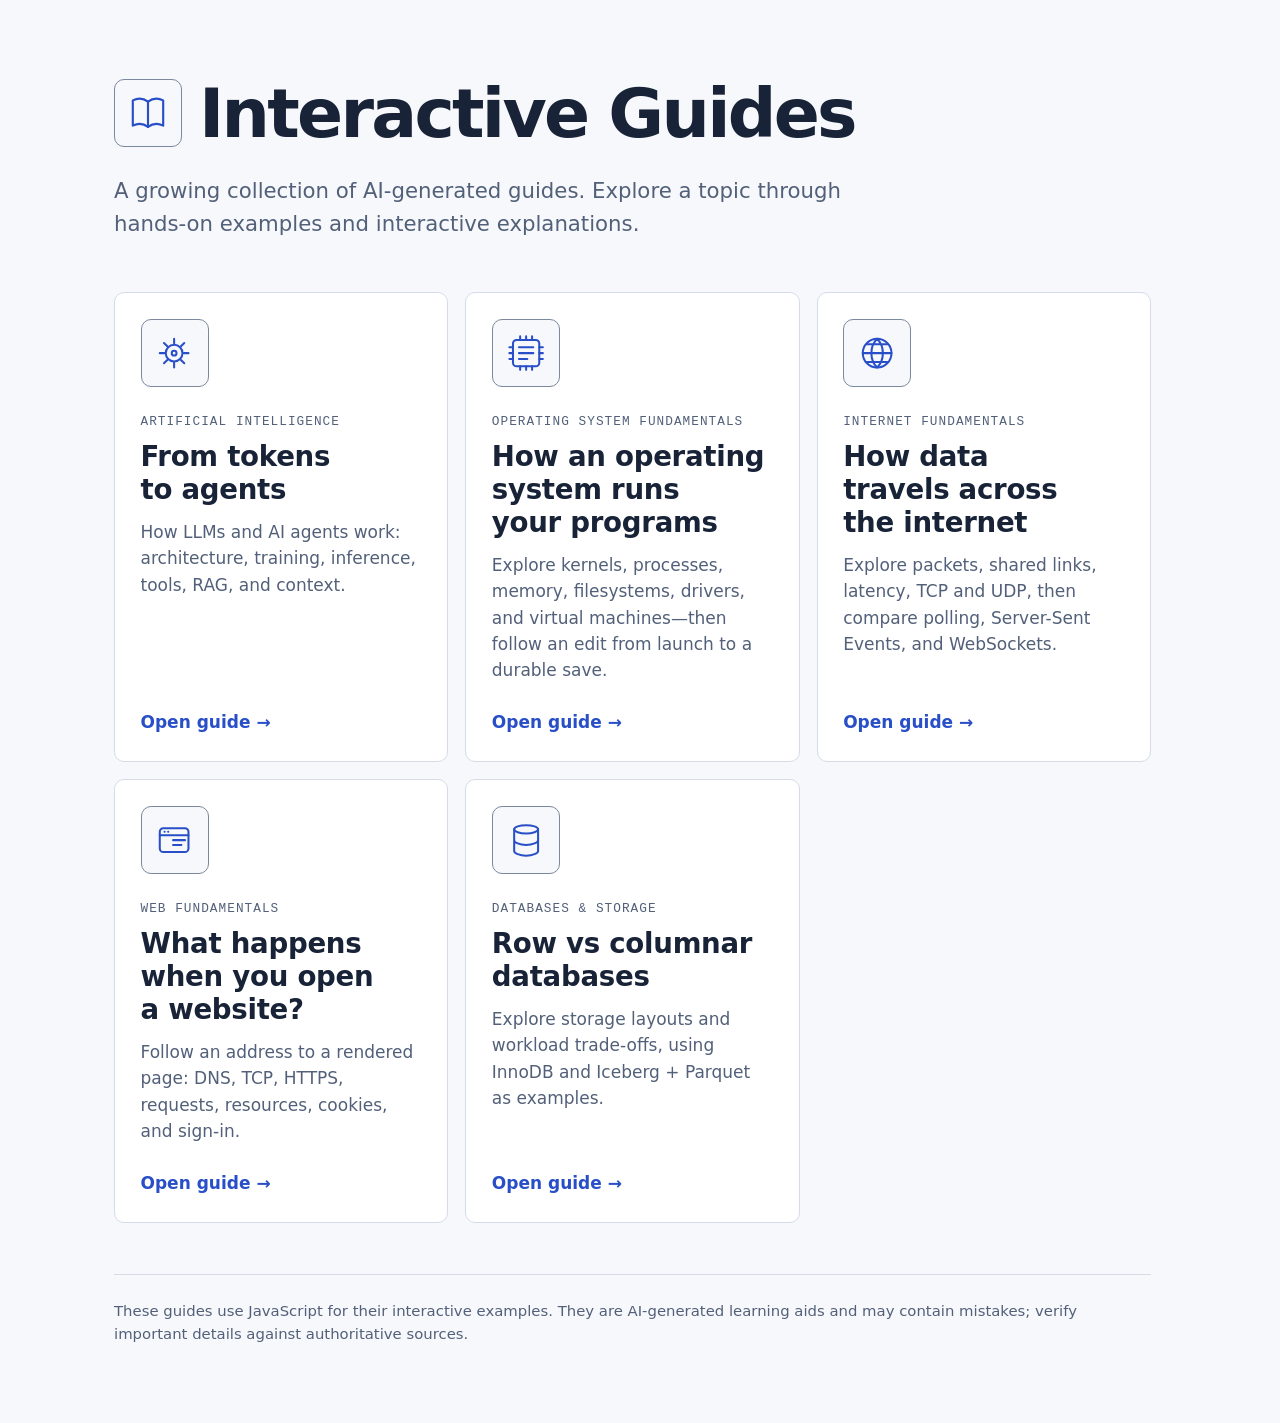
==== index.html @ 3d9db604 "Add outlined guide mark beside catalog title" ====
<!doctype html>
<html lang="en">
<head>
  <meta charset="utf-8">
  <meta name="viewport" content="width=device-width, initial-scale=1">
  <meta name="color-scheme" content="light dark">
  <meta name="description" content="A growing collection of AI-generated interactive guides on AI, operating systems, networking, the web, databases, and more.">
  <link rel="icon" type="image/svg+xml" href="assets/favicon.svg">
  <title>Interactive Guides</title>
  <style>
    main { max-width: 64rem; margin: auto; padding: var(--s-8) var(--s-5); }
    .page-title { display: flex; align-items: center; gap: var(--s-4); }
    .site-mark { display: block; width: 4rem; height: 4rem; flex: 0 0 auto; padding: .75rem; border: 1px solid var(--border-bright); border-radius: var(--r-2); background: var(--bg); color: var(--accent); fill: none; stroke: currentColor; stroke-width: 1.7; stroke-linecap: round; stroke-linejoin: round; }
    h1 { margin: 0; }
    header p { max-width: 55ch; color: var(--text-dim); margin: var(--s-5) 0 var(--s-7); font-size: var(--t-lead); }
    ul { list-style: none; padding: 0; display: grid; grid-template-columns: repeat(3,minmax(0,1fr)); gap: var(--s-4); }
    .guide {
      display: flex;
      flex-direction: column;
      min-height: 23rem;
      height: 100%;
      padding: var(--s-5);
      border: 1px solid var(--border);
      border-radius: var(--r-2);
      background: var(--surface);
      color: inherit;
      text-decoration: none;
      transition: border-color .16s ease, transform .16s ease, box-shadow .16s ease;
    }
    .guide:hover { border-color: var(--accent); transform: translateY(-3px); box-shadow: 0 10px 28px var(--lift); }
    .guide:focus-visible { outline: 3px solid var(--accent); outline-offset: 3px; }
    .guide-icon { display: grid; place-items: center; width: 4rem; height: 4rem; margin-bottom: var(--s-5); border: 1px solid var(--border-bright); border-radius: var(--r-2); color: var(--accent); background: var(--bg); }
    .guide-icon svg { width: 2.25rem; height: 2.25rem; fill: none; stroke: currentColor; stroke-width: 1.7; stroke-linecap: round; stroke-linejoin: round; }
    .topic { color: var(--text-dim); font: 400 var(--t-label)/1.5 var(--mono); letter-spacing: .08em; text-transform: uppercase; }
    h2 { margin: var(--s-2) 0 var(--s-3); font-size: var(--t-h3); line-height: 1.2; }
    .guide p { margin: 0 0 var(--s-5); color: var(--text-dim); }
    .open { color: var(--accent); font-weight: 600; margin-top: auto; }
    @media (max-width: 900px) { ul { grid-template-columns: repeat(2,minmax(0,1fr)); } }
    @media (max-width: 520px) { ul { grid-template-columns: 1fr; } .guide { min-height: 19rem; } }
    @media (prefers-reduced-motion: reduce) { .guide { transition: none; } .guide:hover { transform: none; } }
    footer { margin-top: var(--s-7); border-top: 1px solid var(--border); padding-top: var(--s-5); color: var(--text-dim); font-size: var(--t-small); }
    @media (max-width: 700px) {
      main { padding: var(--s-7) var(--s-4); }
      .guide { padding: var(--s-4); }
    }
  </style>
  <link rel="stylesheet" href="assets/shared.css">
</head>
<body>
  <main>
    <header>
      <div class="page-title"><svg class="site-mark" viewBox="0 0 32 32" aria-hidden="true" focusable="false"><path d="M16 7c-4-3-8-3-12-1v20c4-2 8-2 12 1 4-3 8-3 12-1V6c-4-2-8-2-12 1Z"/><path d="M16 7v20"/></svg><h1>Interactive Guides</h1></div>
      <p>A growing collection of AI-generated guides. Explore a topic through hands-on examples and interactive explanations.</p>
    </header>
    <nav aria-label="Guides">
      <ul>
        <li>
          <a class="guide" href="ai.html">
            <span class="guide-icon" aria-hidden="true"><svg viewBox="0 0 32 32"><path d="M16 4v4m0 16v4M4 16h4m16 0h4M7.5 7.5l2.8 2.8m11.4 11.4 2.8 2.8m0-17-2.8 2.8m-11.4 11.4-2.8 2.8"/><circle cx="16" cy="16" r="7"/><circle cx="16" cy="16" r="2"/></svg></span>
            <span class="topic">Artificial intelligence</span>
            <h2>From tokens to agents</h2>
            <p>How LLMs and AI agents work: architecture, training, inference, tools, RAG, and context.</p>
            <span class="open">Open guide <span aria-hidden="true">→</span></span>
          </a>
        </li>
        <li>
          <a class="guide" href="how-operating-systems-work.html">
            <span class="guide-icon" aria-hidden="true"><svg viewBox="0 0 32 32"><rect x="5" y="5" width="22" height="22" rx="3"/><path d="M10 11h12M10 16h12M10 21h7M11 2v3m5-3v3m5-3v3M11 27v3m5-3v3m5-3v3M2 11h3m-3 5h3m-3 5h3m22-10h3m-3 5h3m-3 5h3"/></svg></span>
            <span class="topic">Operating system fundamentals</span>
            <h2>How an operating system runs your programs</h2>
            <p>Explore kernels, processes, memory, filesystems, drivers, and virtual machines—then follow an edit from launch to a durable save.</p>
            <span class="open">Open guide <span aria-hidden="true">→</span></span>
          </a>
        </li>
        <li>
          <a class="guide" href="how-data-travels.html">
            <span class="guide-icon" aria-hidden="true"><svg viewBox="0 0 32 32"><circle cx="16" cy="16" r="12"/><path d="M4 16h24M16 4c3.2 3.2 4.8 7.2 4.8 12S19.2 24.8 16 28m0-24c-3.2 3.2-4.8 7.2-4.8 12s1.6 8.8 4.8 12M7.5 8.5h17m-17 15h17"/></svg></span>
            <span class="topic">Internet fundamentals</span>
            <h2>How data travels across the internet</h2>
            <p>Explore packets, shared links, latency, TCP and UDP, then compare polling, Server-Sent Events, and WebSockets.</p>
            <span class="open">Open guide <span aria-hidden="true">→</span></span>
          </a>
        </li>
        <li>
          <a class="guide" href="how-the-web-works.html">
            <span class="guide-icon" aria-hidden="true"><svg viewBox="0 0 32 32"><rect x="4" y="6" width="24" height="20" rx="3"/><path d="M4 12h24M8 9h.1M11 9h.1m4 7h10m-10 4h7"/></svg></span>
            <span class="topic">Web fundamentals</span>
            <h2>What happens when you open a website?</h2>
            <p>Follow an address to a rendered page: DNS, TCP, HTTPS, requests, resources, cookies, and sign-in.</p>
            <span class="open">Open guide <span aria-hidden="true">→</span></span>
          </a>
        </li>
        <li>
          <a class="guide" href="row-vs-columnar-databases.html">
            <span class="guide-icon" aria-hidden="true"><svg viewBox="0 0 32 32"><ellipse cx="16" cy="7" rx="10" ry="3.5"/><path d="M6 7v18c0 2 4.5 4 10 4s10-2 10-4V7M6 16c0 2 4.5 4 10 4s10-2 10-4"/></svg></span>
            <span class="topic">Databases &amp; storage</span>
            <h2>Row vs columnar databases</h2>
            <p>Explore storage layouts and workload trade-offs, using InnoDB and Iceberg + Parquet as examples.</p>
            <span class="open">Open guide <span aria-hidden="true">→</span></span>
          </a>
        </li>
      </ul>
    </nav>
    <footer>
      These guides use JavaScript for their interactive examples. They are AI-generated learning aids and may contain mistakes; verify important details against authoritative sources.
    </footer>
  </main>
</body>
</html>
---- assets/shared.css ----
/* Shared visual foundation. Load after guide-specific styles so these tokens
   also replace the legacy defaults in the AI guide's embedded chapters. */
:root {
  color-scheme: light dark;
  --bg: #f7f8fb;
  --surface: #fff;
  --border: #d5dce7;
  --border-bright: #7b889e;
  --text: #182337;
  --text-dim: #526079;
  --accent: #284fc7;
  --ok: #1d7443;
  --warn: #836000;
  --risk: #b3301d;
  --info: #1b6a94;
  --lift: rgb(18 22 20 / .12);
  --body: system-ui, -apple-system, BlinkMacSystemFont, "Segoe UI", sans-serif;
  --sans: var(--body);
  --display: var(--body);
  --mono: ui-monospace, "SFMono-Regular", Consolas, "Liberation Mono", monospace;
  --t-label: .75rem;
  --t-small: .875rem;
  --t-body: 1rem;
  --t-lead: 1.25rem;
  --t-h2: 1.625rem;
  --t-h1: clamp(2.25rem, 5.5vw, 4rem);
  --s-1: .25rem;
  --s-2: .5rem;
  --s-3: .75rem;
  --s-4: 1rem;
  --s-5: 1.5rem;
  --s-6: 2rem;
  --s-7: 3rem;
  --s-8: 4.5rem;
  --r-1: 4px;
  --r-2: 10px;
  --ease: cubic-bezier(.16, 1, .3, 1);
}

@media (prefers-color-scheme: dark) {
  :root {
    --bg: #121722;
    --surface: #1b2332;
    --border: #36435a;
    --border-bright: #788ba8;
    --text: #edf1f9;
    --text-dim: #b0bdd1;
    --accent: #a2bcff;
    --ok: #6cc492;
    --warn: #e3b94d;
    --risk: #f0806b;
    --info: #6fb8dc;
    --lift: rgb(0 0 0 / .45);
  }
}

* { box-sizing: border-box; }
html { font-size: 17px; scrollbar-gutter: stable; }
body {
  margin: 0;
  background: var(--bg);
  color: var(--text);
  font: 400 var(--t-body)/1.55 var(--body);
  font-kerning: normal;
  font-synthesis: none;
}
h1, h2, h3 { font-family: var(--display); font-weight: 600; text-wrap: balance; }
h1 { font-size: var(--t-h1); line-height: 1.08; letter-spacing: -.04em; }
h2 { font-size: var(--t-h2); line-height: 1.2; letter-spacing: -.01em; }
a { color: var(--accent); text-underline-offset: .2em; }
a:hover { text-decoration-thickness: 2px; }
button, input, select { font: inherit; }
button, select {
  color: var(--text);
  background: var(--surface);
  border: 1px solid var(--border-bright);
  border-radius: var(--r-1);
  padding: var(--s-2) var(--s-3);
  font: 400 var(--t-small)/1.4 var(--mono);
  min-height: 2.75rem;
}
button { cursor: pointer; }
button:hover, select:hover { border-color: var(--accent); }
button:disabled { cursor: not-allowed; color: var(--text-dim); border-color: var(--border); }
:focus-visible { outline: 3px solid var(--accent); outline-offset: 4px; }
input { accent-color: var(--accent); }
code, .mono { font-family: var(--mono); }
[hidden] { display: none !important; }

/* Common collection navigation, independent of each guide's local navigation. */
.site-nav { border-bottom: 1px solid var(--border); background: var(--bg); }
.site-nav-inner {
  max-width: 64rem;
  margin: auto;
  padding: var(--s-3) var(--s-5);
}
.site-home { font: 600 var(--t-small)/1.5 var(--mono); text-decoration: none; }
.site-home:hover { text-decoration: underline; }

@media (max-width: 700px) {
  .site-nav-inner { padding-inline: var(--s-4); }
}
@media (prefers-reduced-motion: reduce) {
  html { scroll-behavior: auto; }
  *, *::before, *::after { animation: none !important; transition: none !important; scroll-behavior: auto !important; }
}
@media print {
  :root {
    color-scheme: light;
    --bg: #fff;
    --surface: #fff;
    --text: #182337;
    --text-dim: #526079;
    --border: #d5dce7;
    --border-bright: #7b889e;
    --accent: #284fc7;
    --ok: #1d7443;
    --warn: #836000;
    --risk: #b3301d;
    --info: #1b6a94;
    --lift: none;
  }
  .site-nav { display: none; }
}

/* Focused, card-based chapters: the AI guide is the visual reference. */
.concept-grid { display: grid; grid-template-columns: repeat(auto-fit,minmax(min(100%,13rem),1fr)); gap: var(--s-3); margin-block: var(--s-4); }
.concept-card { min-width: 0; padding: var(--s-3) var(--s-4); border: 1px solid var(--border); border-radius: var(--r-1); background: var(--surface); font-size: var(--t-small); }
.concept-card > strong, .concept-card > span { display: block; }
.concept-card > span, .concept-card > p { color: var(--text-dim); margin-top: var(--s-1); }
.concept-card h3, .concept-card h4 { margin: 0 0 var(--s-1); font-size: 1rem; line-height: 1.4; }
.guide-dock { position: sticky; top: 0; z-index: 20; background: var(--bg); border-bottom: 1px solid var(--border); }
.guide-dock-inner { max-width: 64rem; margin: auto; padding: var(--s-3) var(--s-5) var(--s-2); }
.guide-dock-heading { display: flex; align-items: baseline; gap: var(--s-3); margin-bottom: var(--s-2); font: var(--t-label)/1.5 var(--mono); color: var(--text-dim); }
.guide-dock-heading strong { flex: 1; overflow: hidden; text-overflow: ellipsis; white-space: nowrap; font-weight: 400; }
.guide-dock-heading span { flex-shrink: 0; }
.guide-tabs { display: grid; grid-template-columns: repeat(var(--guide-count),minmax(6.3rem,1fr)); gap: var(--s-2); overflow-x: auto; scrollbar-width: thin; padding: 3px 3px var(--s-2); margin: -3px; scroll-padding: 3px; }
.guide-tab { display: block; min-width: 0; padding: var(--s-2) var(--s-3); border: 1px solid var(--border-bright); border-radius: var(--r-1); text-decoration: none; color: var(--text); background: var(--surface); font: var(--t-small)/1.4 var(--mono); }
.guide-tab strong { display: block; font-weight: 400; }
.guide-tab small { display: block; margin-top: var(--s-1); color: var(--text-dim); font: var(--t-label)/1.4 var(--body); }
.guide-tab[aria-selected="true"] { border-color: var(--accent); box-shadow: inset 0 -3px var(--accent); }
.guide-tab:hover { border-color: var(--accent); }
.guide-enhanced main { max-width: 64rem; margin: auto !important; padding: var(--s-5) var(--s-5) var(--s-6); }
.guide-enhanced main h1 { font-size: clamp(1.875rem,3.7vw,2.75rem); margin-block: var(--s-2) var(--s-3); max-width: none; }
.guide-enhanced main > header:not(.guide-panel) { margin-bottom: var(--s-5); }
.guide-enhanced main > header .lead { font-size: 1.1rem; max-width: 65ch; }
.guide-enhanced .section-nav, .guide-enhanced > .nav { display: none !important; }
.guide-enhanced .guide-panel { padding-top: 0 !important; scroll-margin-top: calc(var(--guide-dock-height,8rem) + 1rem); }
.guide-enhanced main[id], .guide-enhanced .guide-panel [id] { scroll-margin-top: calc(var(--guide-dock-height,8rem) + 1rem); }
.guide-panel > .eyebrow, .guide-panel > .section-head { padding-top: 0 !important; border-top: 0 !important; }
.guide-panel > h2, .guide-panel > .section-head h2 { margin-block: var(--s-2) var(--s-3); }
.guide-panel > p { margin-bottom: var(--s-4); }
.guide-enhanced .panel, .guide-enhanced .frame { padding: var(--s-4); }
.guide-enhanced .narration { margin-top: var(--s-4); min-height: 6rem; }
.guide-enhanced .narration h3 { font-size: 1.1rem; }
.guide-enhanced .rt-caption { min-height: 6rem; margin-top: var(--s-4); }
.guide-enhanced .rt-inbox { min-height: 6rem; }
.guide-enhanced #journey-player { top: var(--guide-dock-height,8rem); }
.guide-enhanced .note, .guide-enhanced .takeaway, .guide-enhanced figcaption { font-size: var(--t-small); margin-top: var(--s-4); }
.guide-enhanced .takeaway { font-weight: 500; }
.guide-pager { display: flex; align-items: center; justify-content: space-between; flex-wrap: wrap; gap: var(--s-3); margin-top: var(--s-5); border-top: 1px solid var(--border); padding-top: var(--s-4); }
.guide-pager span { font: var(--t-small)/1.4 var(--mono); color: var(--text-dim); }
.guide-enhanced main > footer { margin-top: var(--s-5); padding-top: 0; border-top: 0; }
.guide-sources { margin-top: var(--s-4); border-top: 1px solid var(--border); padding-top: var(--s-3); font-size: var(--t-small); }
.guide-sources summary, .model-notes summary { cursor: pointer; color: var(--text-dim); font-size: var(--t-small); }
.model-notes { margin-top: var(--s-3); padding-top: var(--s-3); border-top: 1px solid var(--border); }
.model-notes p { margin-top: var(--s-2); color: var(--text-dim); font-size: var(--t-small); }
.choice-field { min-width: 0; display: grid; gap: var(--s-2); }
.toolbar > .choice-field { flex: 1 1 100%; width: 100%; }
.guide-enhanced .timing-details .timeline { border-top: 0; margin-top: var(--s-3); }
.guide-enhanced .simulator, .guide-enhanced .preview { min-height: 19rem; }
.choice-cards { display: grid; grid-template-columns: repeat(auto-fit,minmax(min(100%,7.5rem),1fr)); gap: var(--s-2); min-width: 0; width: 100%; flex: 1 1 100%; }
.choice-cards.is-compact { grid-template-columns: repeat(auto-fit,minmax(min(100%,3rem),1fr)); }
.choice-card { text-align: left; overflow-wrap: anywhere; min-width: 0; padding: var(--s-2) var(--s-3); }
.choice-card strong { display: block; font-weight: 400; }
.choice-card small { display: block; margin-top: var(--s-1); font: var(--t-label)/1.4 var(--body); color: var(--text-dim); }
.choice-card[aria-checked="true"] { border-color: var(--accent); box-shadow: inset 0 -3px var(--accent); }
.choice-card:disabled { opacity: .65; }
.choice-cards.is-compact .choice-card { text-align: center; padding-inline: var(--s-1); }
@media (max-width:700px) {
  .guide-dock-inner { padding-inline: var(--s-4); }
  .guide-enhanced main { padding: var(--s-4); }
  .guide-tabs { grid-template-columns: repeat(var(--guide-count),minmax(6.75rem,1fr)); }
  .guide-tab { padding: var(--s-2); }
  .guide-tab small { display: none; }
  .guide-enhanced main > header .lead { font-size: 1rem; }
  .guide-enhanced .narration { min-height: 0; }
  .guide-pager button { font-size: var(--t-label); }
}
@media print {
  .guide-dock, .guide-pager, .choice-cards { display: none !important; }
  select.choice-native[hidden] { display: inline-block !important; }
  .guide-enhanced .guide-panel[hidden], .guide-enhanced main > header[hidden] { display: block !important; }
  .guide-enhanced main { margin: 0 !important; padding: 0; }
  .guide-enhanced .guide-panel { margin-top: 2rem; }
  .guide-enhanced #journey-player { position: static; }
}
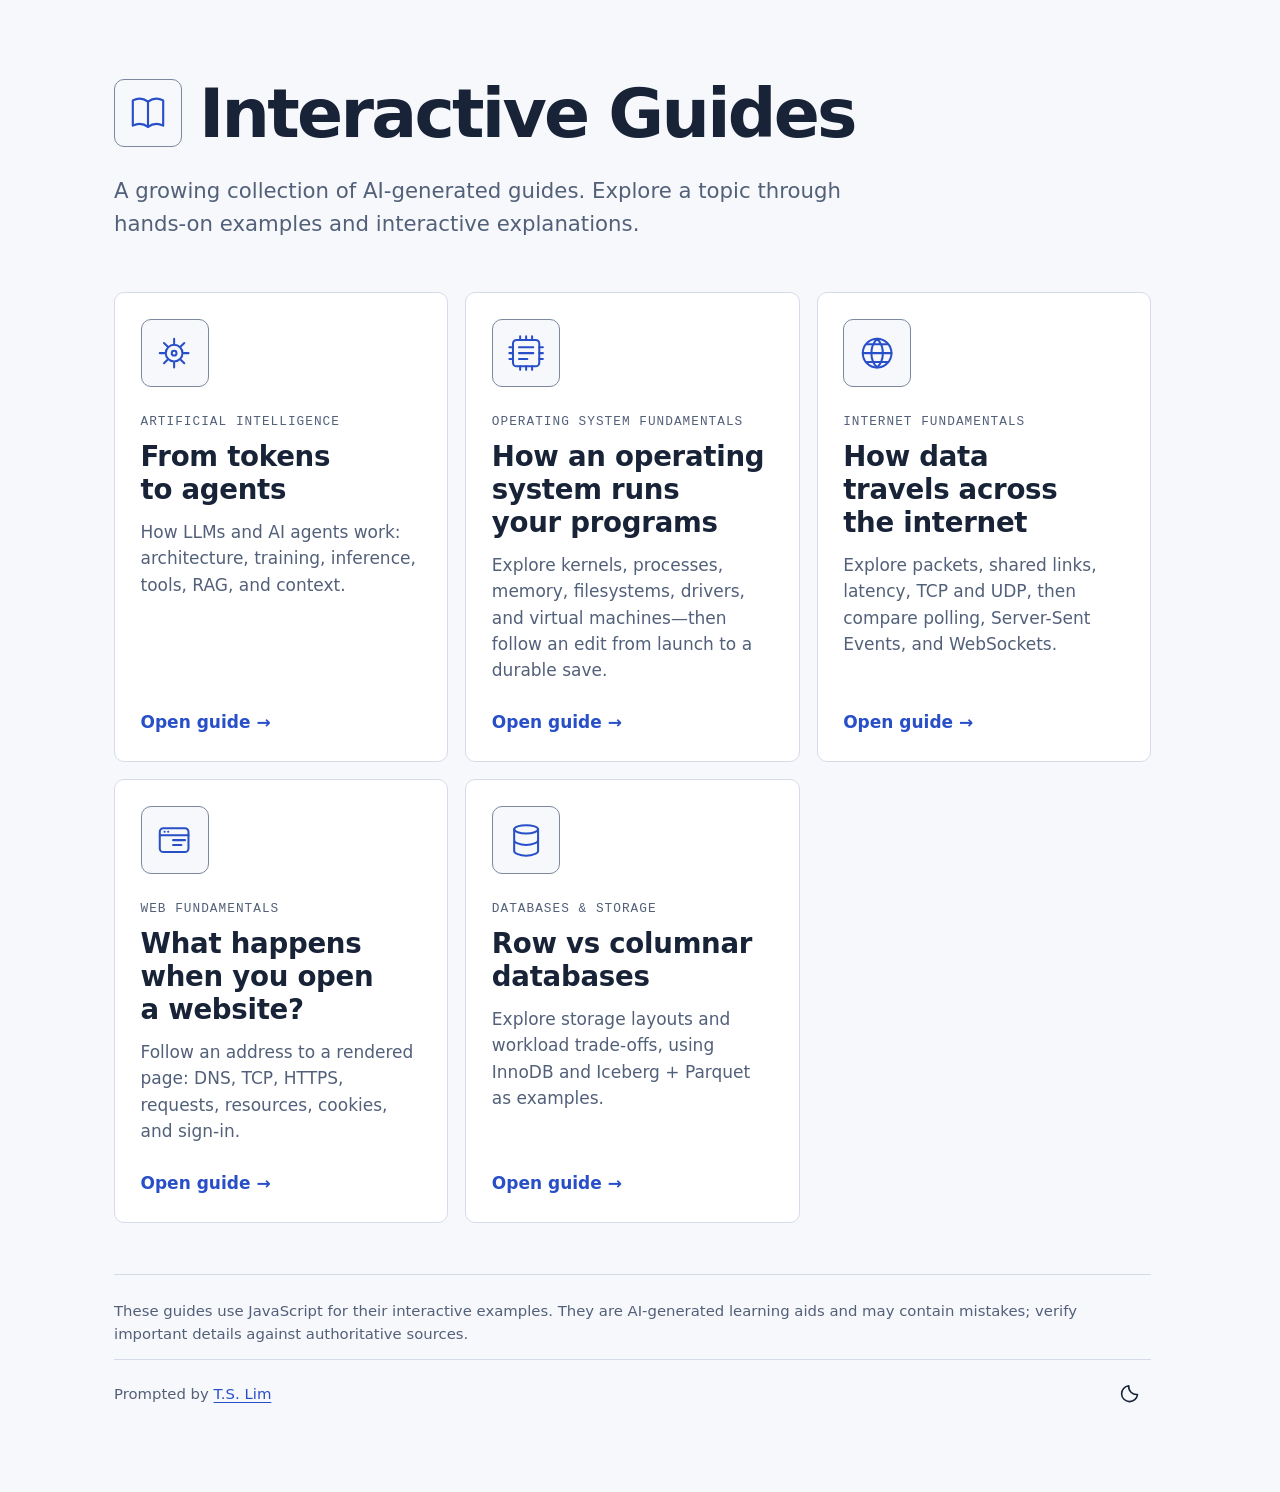
==== commit 6576f777: "Add footer theme toggle and chapter pager" ====
--- a/index.html
+++ b/index.html
@@ -105,5 +105,6 @@
       These guides use JavaScript for their interactive examples. They are AI-generated learning aids and may contain mistakes; verify important details against authoritative sources.
     </footer>
   </main>
+  <script src="assets/guide-layout.js"></script>
 </body>
 </html>
--- a/assets/shared.css
+++ b/assets/shared.css
@@ -53,6 +53,38 @@
     --lift: rgb(0 0 0 / .45);
   }
 }
+:root[data-theme="light"] {
+  color-scheme: light;
+  --bg: #f7f8fb;
+  --surface: #fff;
+  --border: #d5dce7;
+  --border-bright: #7b889e;
+  --text: #182337;
+  --text-dim: #526079;
+  --accent: #284fc7;
+  --ok: #1d7443;
+  --warn: #836000;
+  --risk: #b3301d;
+  --info: #1b6a94;
+  --lift: rgb(18 22 20 / .12);
+}
+:root[data-theme="dark"] {
+  color-scheme: dark;
+  --bg: #121722;
+  --surface: #1b2332;
+  --border: #36435a;
+  --border-bright: #788ba8;
+  --text: #edf1f9;
+  --text-dim: #b0bdd1;
+  --accent: #a2bcff;
+  --ok: #6cc492;
+  --warn: #e3b94d;
+  --risk: #f0806b;
+  --info: #6fb8dc;
+  --lift: rgb(0 0 0 / .45);
+}
+:root[data-theme="light"] .primary { color: var(--surface); }
+:root[data-theme="dark"] .primary { color: var(--bg); }
 
 * { box-sizing: border-box; }
 html { font-size: 17px; scrollbar-gutter: stable; }
@@ -82,6 +114,54 @@
 button { cursor: pointer; }
 button:hover, select:hover { border-color: var(--accent); }
 button:disabled { cursor: not-allowed; color: var(--text-dim); border-color: var(--border); }
+button.primary:disabled { color: var(--surface); }
+@media (prefers-color-scheme: dark) {
+  button.primary:disabled { color: var(--bg); }
+}
+#loop .loop-actions button.primary:disabled {
+  color: var(--surface);
+  background: var(--accent);
+  border-color: var(--accent);
+  opacity: 1;
+}
+@media (prefers-color-scheme: dark) {
+  #loop .loop-actions button.primary:disabled { color: var(--bg); }
+}
+#loop .loop-actions button:disabled:not(.primary) {
+  color: var(--text);
+  border-color: var(--border-bright);
+  opacity: 1;
+}
+#loop .scenario {
+  display: grid;
+  gap: var(--s-3);
+  padding: var(--s-4);
+  border: 1px solid var(--border);
+  border-radius: var(--r-2);
+  background: var(--surface);
+}
+#loop .user-message {
+  padding: var(--s-3) var(--s-4);
+  border-left: 3px solid var(--accent);
+  background: var(--bg);
+}
+#loop .user-message .micro { color: var(--accent); }
+#loop .user-message p { margin-top: var(--s-1); }
+#loop .scenario-controls {
+  display: flex;
+  flex-wrap: wrap;
+  align-items: center;
+  gap: var(--s-2) var(--s-5);
+  margin: 0;
+  padding: var(--s-2) var(--s-3);
+  border: 1px solid var(--border);
+  border-radius: var(--r-1);
+}
+#loop .scenario-controls legend {
+  padding: 0 var(--s-1);
+  font: var(--t-label) var(--mono);
+  color: var(--text-dim);
+}
 :focus-visible { outline: 3px solid var(--accent); outline-offset: 4px; }
 input { accent-color: var(--accent); }
 code, .mono { font-family: var(--mono); }
@@ -96,8 +176,43 @@
 }
 .site-home { font: 600 var(--t-small)/1.5 var(--mono); text-decoration: none; }
 .site-home:hover { text-decoration: underline; }
+.footer-meta {
+  flex: 0 0 100%;
+  display: flex;
+  align-items: center;
+  justify-content: space-between;
+  gap: var(--s-3);
+  margin-top: var(--s-3);
+  padding-top: var(--s-3);
+  border-top: 1px solid var(--border);
+}
+.footer-credit { margin: 0; }
+.footer-credit a { margin-right: 0; }
+.footer-meta .theme-toggle {
+  display: grid;
+  place-items: center;
+  flex-shrink: 0;
+  width: 2.5rem;
+  min-height: 2.5rem;
+  padding: var(--s-2);
+  border-color: transparent;
+  background: transparent;
+  color: var(--text);
+}
+.footer-meta .theme-toggle:hover { background: var(--surface); }
+.footer-meta .theme-toggle svg {
+  width: 1.25rem;
+  height: 1.25rem;
+  fill: none;
+  stroke: currentColor;
+  stroke-width: 1.8;
+  stroke-linecap: round;
+  stroke-linejoin: round;
+}
 
 @media (max-width: 700px) {
+  .footer-meta { flex-wrap: wrap; }
+
   .site-nav-inner { padding-inline: var(--s-4); }
 }
 @media (prefers-reduced-motion: reduce) {
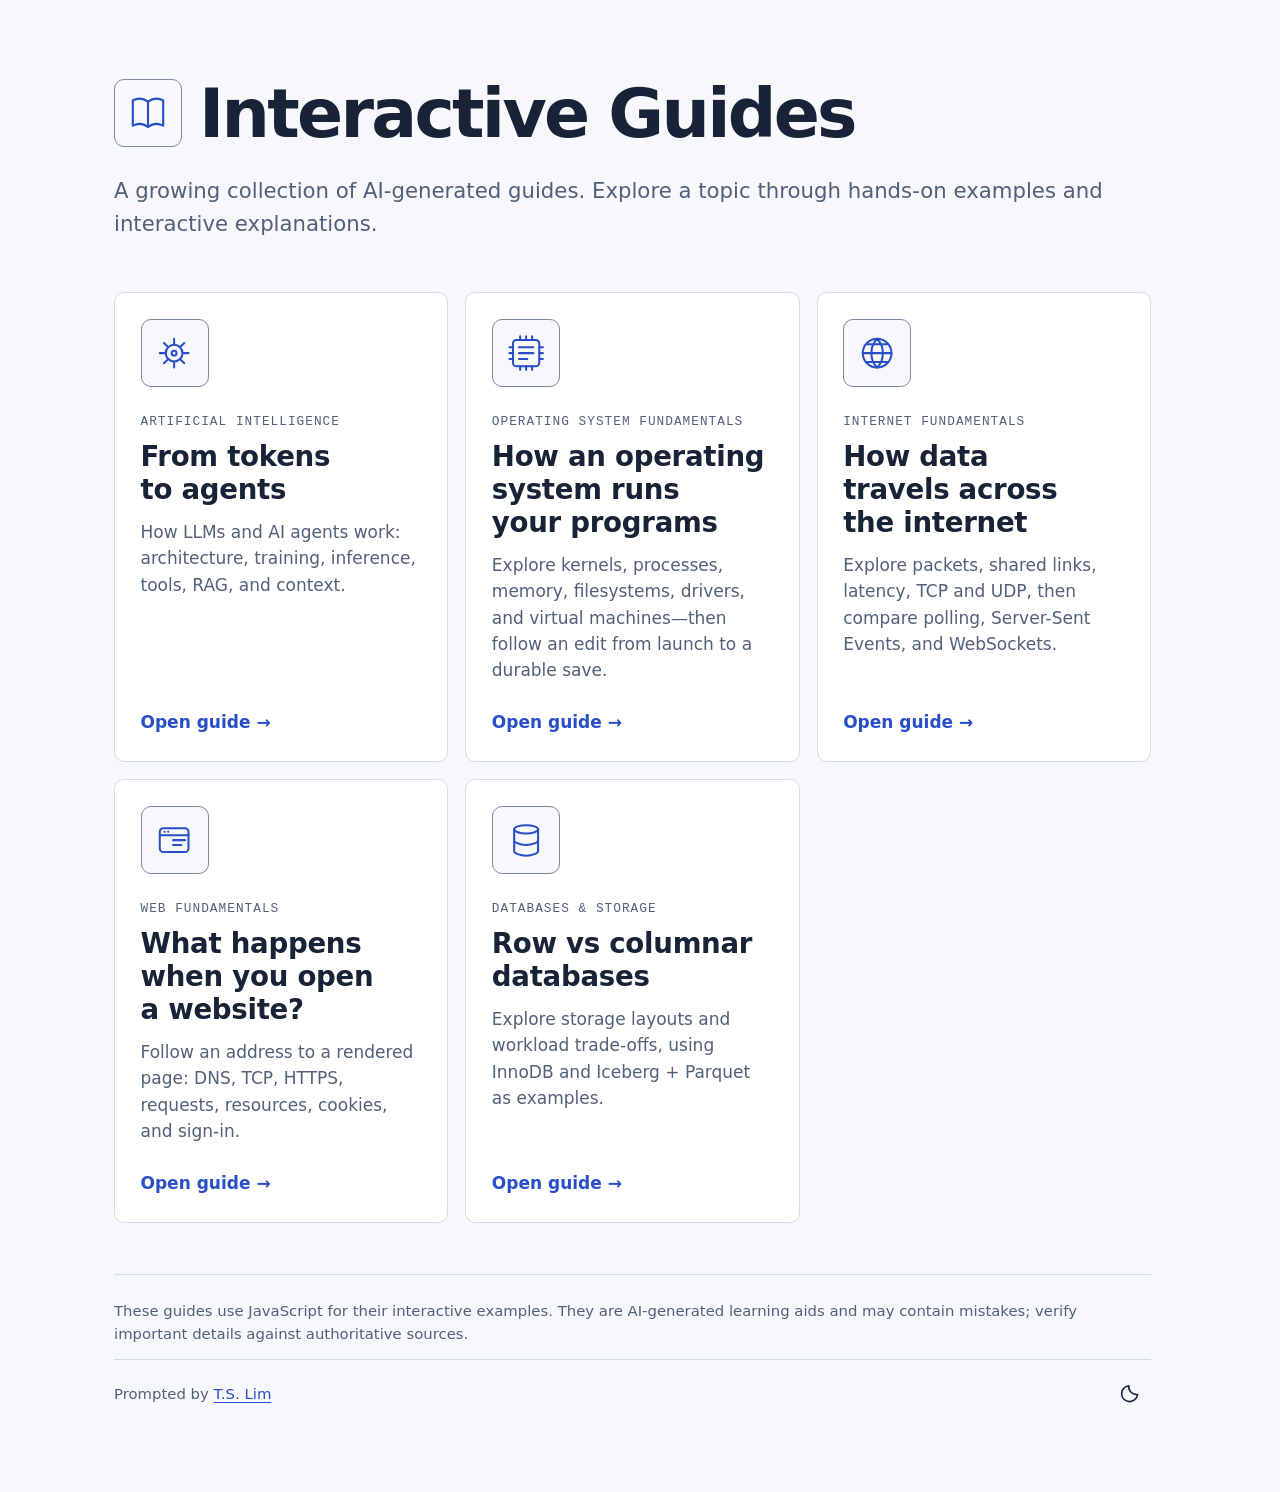
==== commit f8a436cc: "Let index intro use full width" ====
--- a/index.html
+++ b/index.html
@@ -12,7 +12,7 @@
     .page-title { display: flex; align-items: center; gap: var(--s-4); }
     .site-mark { display: block; width: 4rem; height: 4rem; flex: 0 0 auto; padding: .75rem; border: 1px solid var(--border-bright); border-radius: var(--r-2); background: var(--bg); color: var(--accent); fill: none; stroke: currentColor; stroke-width: 1.7; stroke-linecap: round; stroke-linejoin: round; }
     h1 { margin: 0; }
-    header p { max-width: 55ch; color: var(--text-dim); margin: var(--s-5) 0 var(--s-7); font-size: var(--t-lead); }
+    header p { color: var(--text-dim); margin: var(--s-5) 0 var(--s-7); font-size: var(--t-lead); }
     ul { list-style: none; padding: 0; display: grid; grid-template-columns: repeat(3,minmax(0,1fr)); gap: var(--s-4); }
     .guide {
       display: flex;
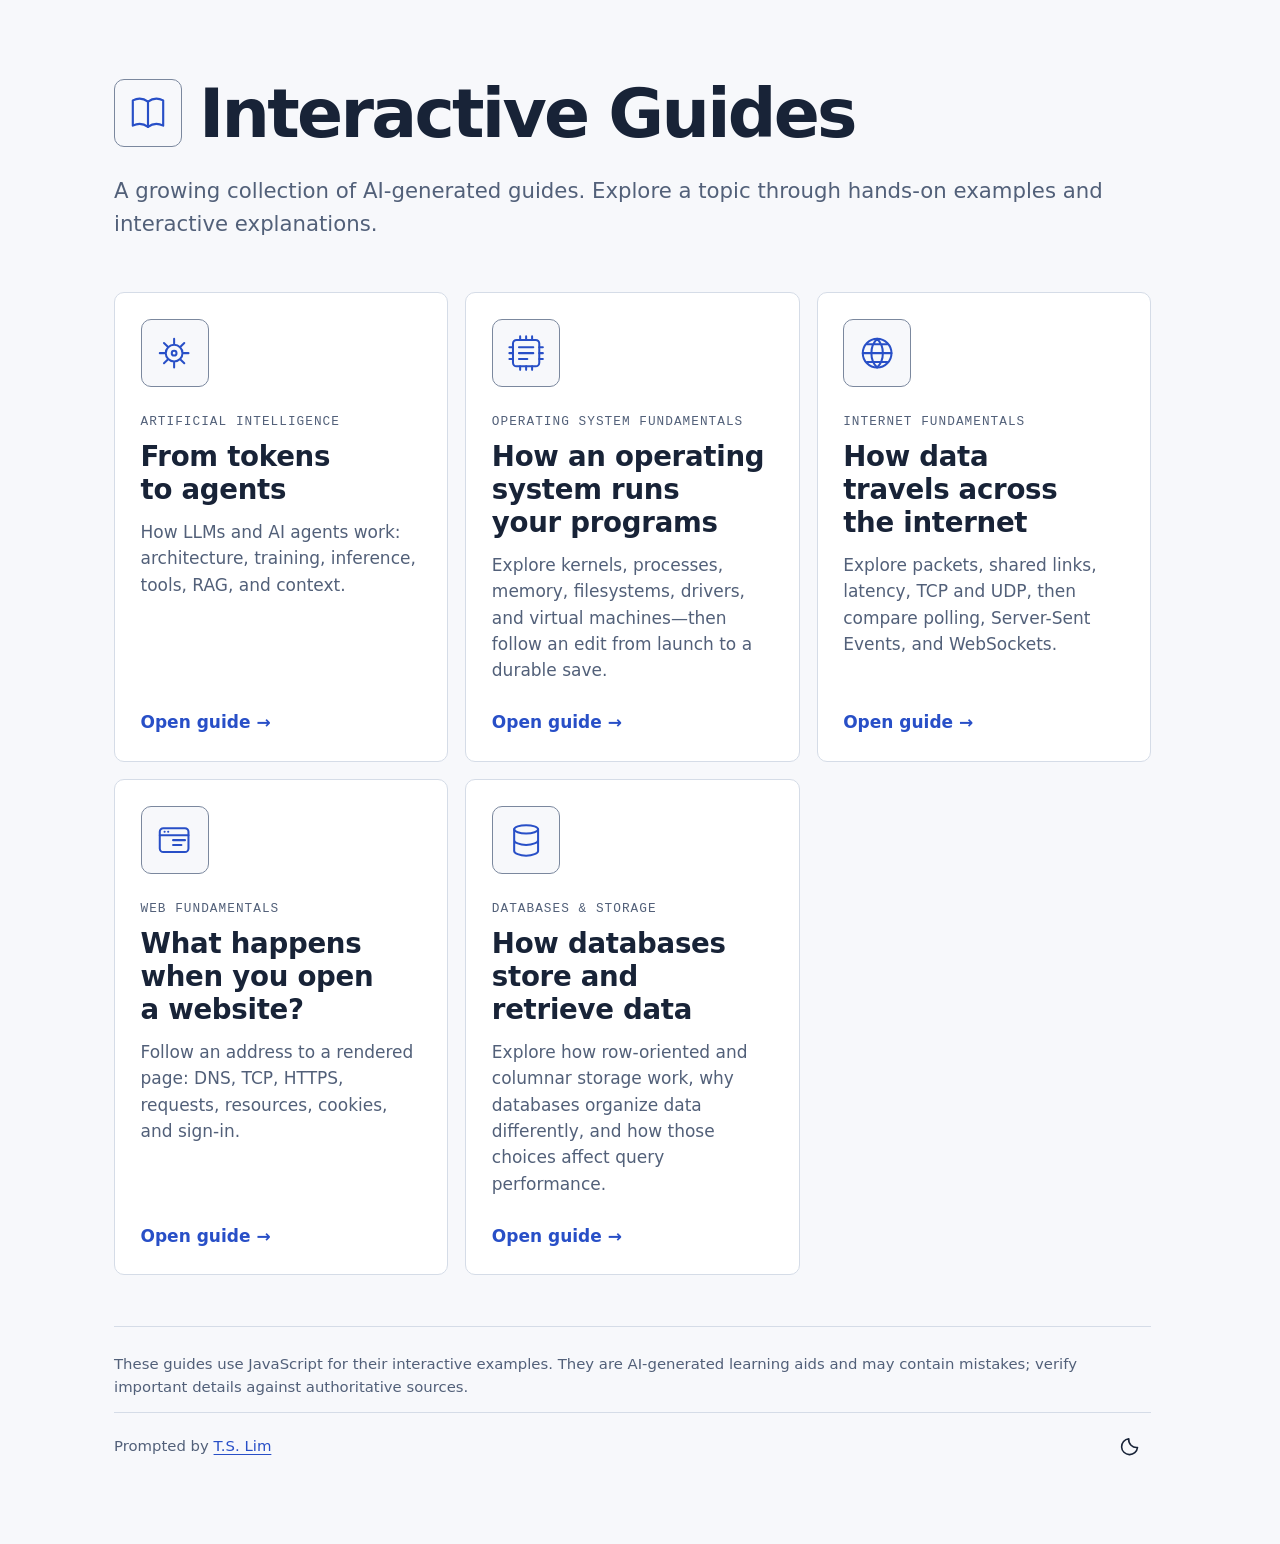
==== commit 40e707e4: "Rename AI and database guide files" ====
--- a/index.html
+++ b/index.html
@@ -55,7 +55,7 @@
     <nav aria-label="Guides">
       <ul>
         <li>
-          <a class="guide" href="ai.html">
+          <a class="guide" href="from-tokens-to-agents.html">
             <span class="guide-icon" aria-hidden="true"><svg viewBox="0 0 32 32"><path d="M16 4v4m0 16v4M4 16h4m16 0h4M7.5 7.5l2.8 2.8m11.4 11.4 2.8 2.8m0-17-2.8 2.8m-11.4 11.4-2.8 2.8"/><circle cx="16" cy="16" r="7"/><circle cx="16" cy="16" r="2"/></svg></span>
             <span class="topic">Artificial intelligence</span>
             <h2>From tokens to agents</h2>
@@ -91,11 +91,11 @@
           </a>
         </li>
         <li>
-          <a class="guide" href="row-vs-columnar-databases.html">
+          <a class="guide" href="how-databases-store-and-retrieve-data.html">
             <span class="guide-icon" aria-hidden="true"><svg viewBox="0 0 32 32"><ellipse cx="16" cy="7" rx="10" ry="3.5"/><path d="M6 7v18c0 2 4.5 4 10 4s10-2 10-4V7M6 16c0 2 4.5 4 10 4s10-2 10-4"/></svg></span>
             <span class="topic">Databases &amp; storage</span>
-            <h2>Row vs columnar databases</h2>
-            <p>Explore storage layouts and workload trade-offs, using InnoDB and Iceberg + Parquet as examples.</p>
+            <h2>How databases store and retrieve data</h2>
+            <p>Explore how row-oriented and columnar storage work, why databases organize data differently, and how those choices affect query performance.</p>
             <span class="open">Open guide <span aria-hidden="true">→</span></span>
           </a>
         </li>
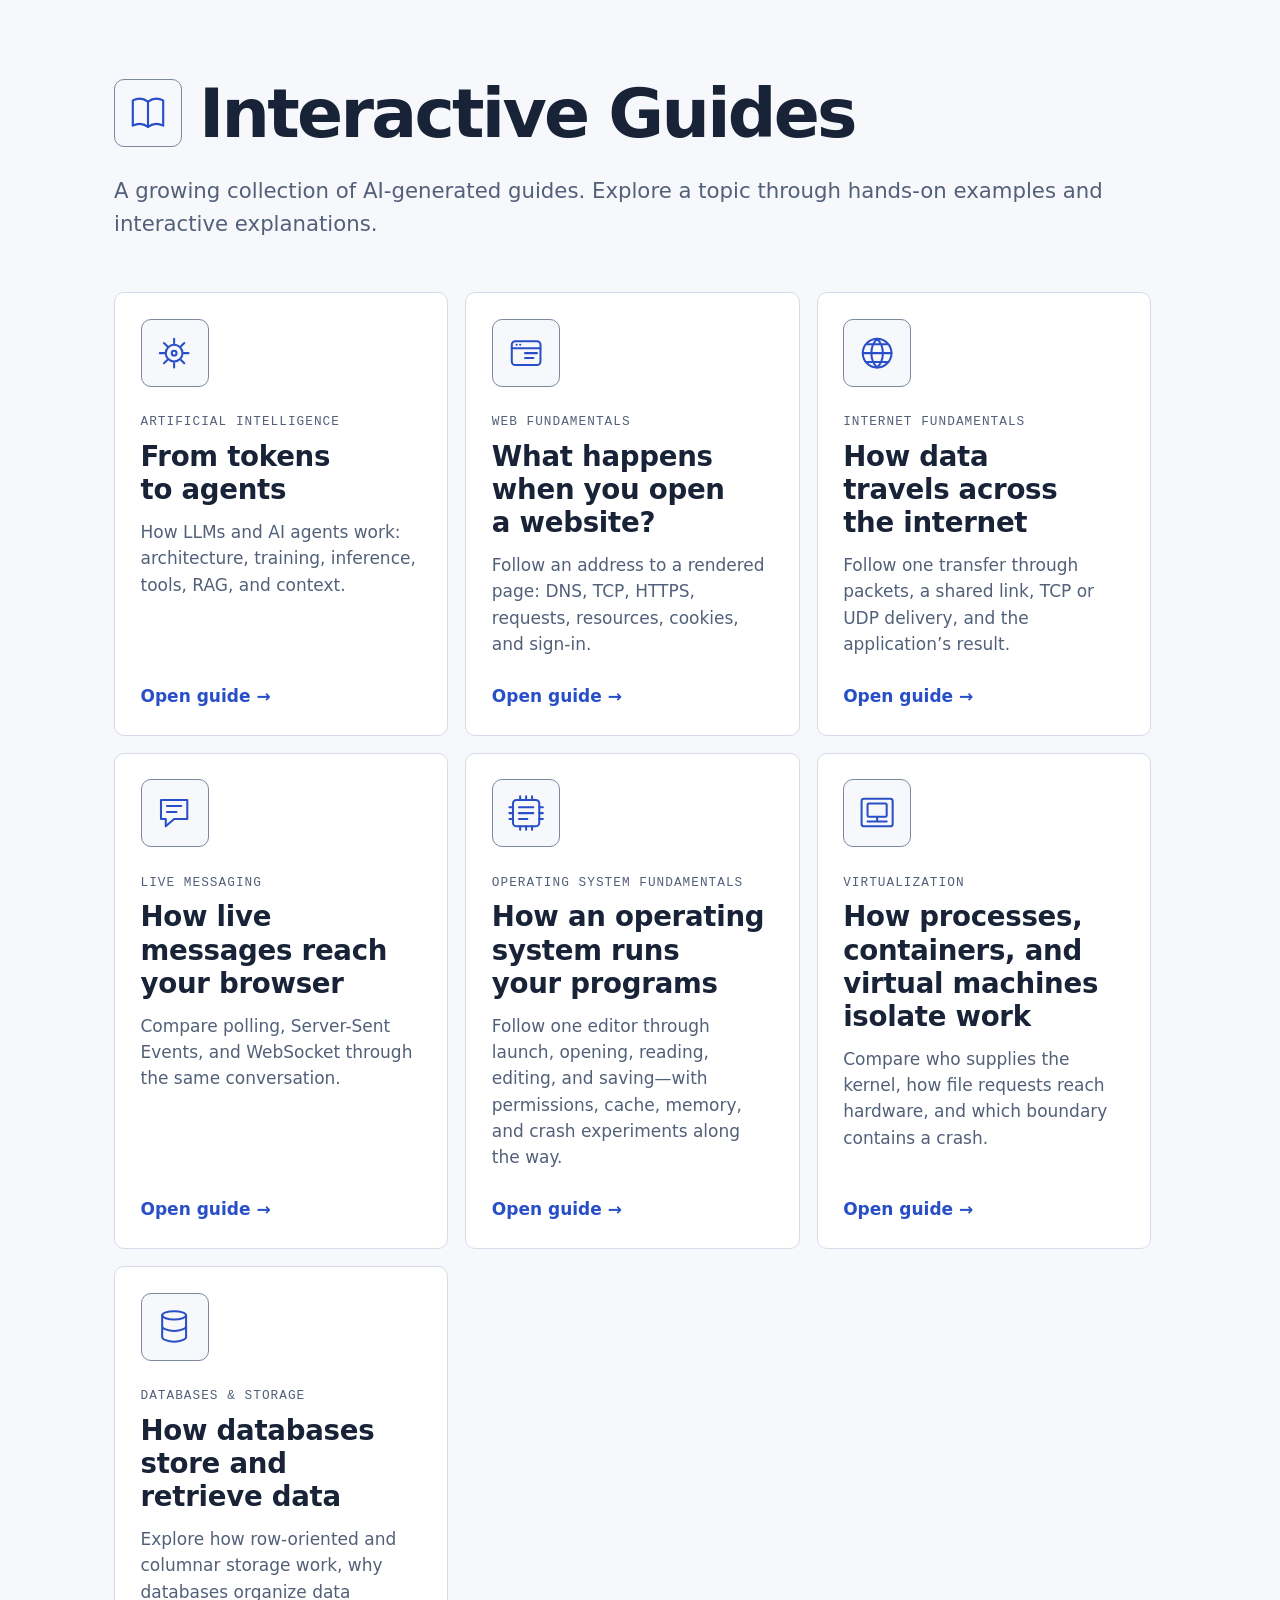
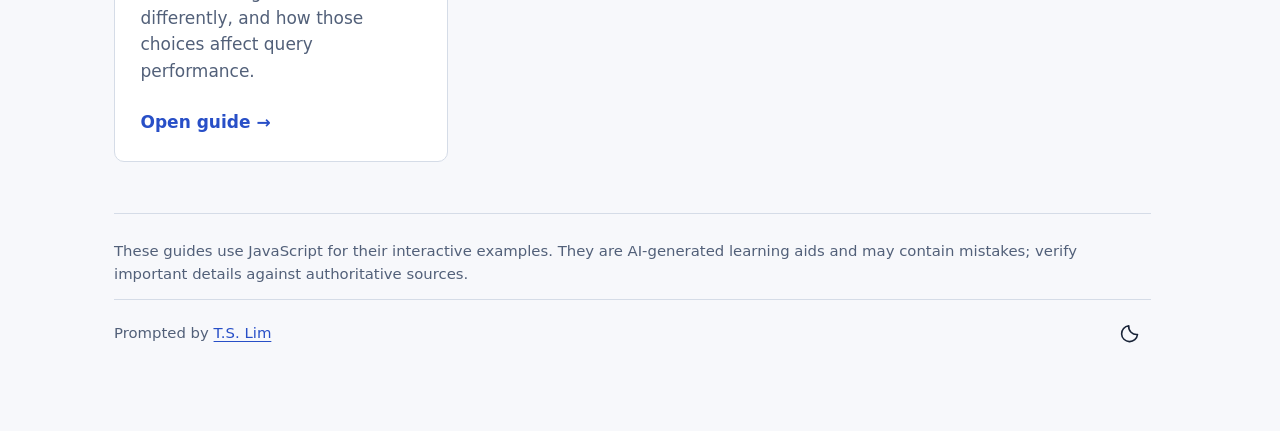
==== commit faf64464: "Refine guide journeys and split messaging and virtualization" ====
--- a/index.html
+++ b/index.html
@@ -64,11 +64,11 @@
           </a>
         </li>
         <li>
-          <a class="guide" href="how-operating-systems-work.html">
-            <span class="guide-icon" aria-hidden="true"><svg viewBox="0 0 32 32"><rect x="5" y="5" width="22" height="22" rx="3"/><path d="M10 11h12M10 16h12M10 21h7M11 2v3m5-3v3m5-3v3M11 27v3m5-3v3m5-3v3M2 11h3m-3 5h3m-3 5h3m22-10h3m-3 5h3m-3 5h3"/></svg></span>
-            <span class="topic">Operating system fundamentals</span>
-            <h2>How an operating system runs your programs</h2>
-            <p>Explore kernels, processes, memory, filesystems, drivers, and virtual machines—then follow an edit from launch to a durable save.</p>
+          <a class="guide" href="how-the-web-works.html">
+            <span class="guide-icon" aria-hidden="true"><svg viewBox="0 0 32 32"><rect x="4" y="6" width="24" height="20" rx="3"/><path d="M4 12h24M8 9h.1M11 9h.1m4 7h10m-10 4h7"/></svg></span>
+            <span class="topic">Web fundamentals</span>
+            <h2>What happens when you open a website?</h2>
+            <p>Follow an address to a rendered page: DNS, TCP, HTTPS, requests, resources, cookies, and sign-in.</p>
             <span class="open">Open guide <span aria-hidden="true">→</span></span>
           </a>
         </li>
@@ -77,16 +77,34 @@
             <span class="guide-icon" aria-hidden="true"><svg viewBox="0 0 32 32"><circle cx="16" cy="16" r="12"/><path d="M4 16h24M16 4c3.2 3.2 4.8 7.2 4.8 12S19.2 24.8 16 28m0-24c-3.2 3.2-4.8 7.2-4.8 12s1.6 8.8 4.8 12M7.5 8.5h17m-17 15h17"/></svg></span>
             <span class="topic">Internet fundamentals</span>
             <h2>How data travels across the internet</h2>
-            <p>Explore packets, shared links, latency, TCP and UDP, then compare polling, Server-Sent Events, and WebSockets.</p>
+            <p>Follow one transfer through packets, a shared link, TCP or UDP delivery, and the application’s result.</p>
             <span class="open">Open guide <span aria-hidden="true">→</span></span>
           </a>
         </li>
         <li>
-          <a class="guide" href="how-the-web-works.html">
-            <span class="guide-icon" aria-hidden="true"><svg viewBox="0 0 32 32"><rect x="4" y="6" width="24" height="20" rx="3"/><path d="M4 12h24M8 9h.1M11 9h.1m4 7h10m-10 4h7"/></svg></span>
-            <span class="topic">Web fundamentals</span>
-            <h2>What happens when you open a website?</h2>
-            <p>Follow an address to a rendered page: DNS, TCP, HTTPS, requests, resources, cookies, and sign-in.</p>
+          <a class="guide" href="how-live-messages-work.html">
+            <span class="guide-icon" aria-hidden="true"><svg viewBox="0 0 32 32"><path d="M5 5h22v16H16l-7 6v-6H5Z"/><path d="M10 10h12m-12 5h8"/></svg></span>
+            <span class="topic">Live messaging</span>
+            <h2>How live messages reach your browser</h2>
+            <p>Compare polling, Server-Sent Events, and WebSocket through the same conversation.</p>
+            <span class="open">Open guide <span aria-hidden="true">→</span></span>
+          </a>
+        </li>
+        <li>
+          <a class="guide" href="how-operating-systems-work.html">
+            <span class="guide-icon" aria-hidden="true"><svg viewBox="0 0 32 32"><rect x="5" y="5" width="22" height="22" rx="3"/><path d="M10 11h12M10 16h12M10 21h7M11 2v3m5-3v3m5-3v3M11 27v3m5-3v3m5-3v3M2 11h3m-3 5h3m-3 5h3m22-10h3m-3 5h3m-3 5h3"/></svg></span>
+            <span class="topic">Operating system fundamentals</span>
+            <h2>How an operating system runs your programs</h2>
+            <p>Follow one editor through launch, opening, reading, editing, and saving—with permissions, cache, memory, and crash experiments along the way.</p>
+            <span class="open">Open guide <span aria-hidden="true">→</span></span>
+          </a>
+        </li>
+        <li>
+          <a class="guide" href="how-virtual-machines-work.html">
+            <span class="guide-icon" aria-hidden="true"><svg viewBox="0 0 32 32"><rect x="3" y="4" width="26" height="23" rx="2"/><rect x="8" y="8" width="16" height="11" rx="1"/><path d="M8 23h16m-8-4v4"/></svg></span>
+            <span class="topic">Virtualization</span>
+            <h2>How processes, containers, and virtual machines isolate work</h2>
+            <p>Compare who supplies the kernel, how file requests reach hardware, and which boundary contains a crash.</p>
             <span class="open">Open guide <span aria-hidden="true">→</span></span>
           </a>
         </li>
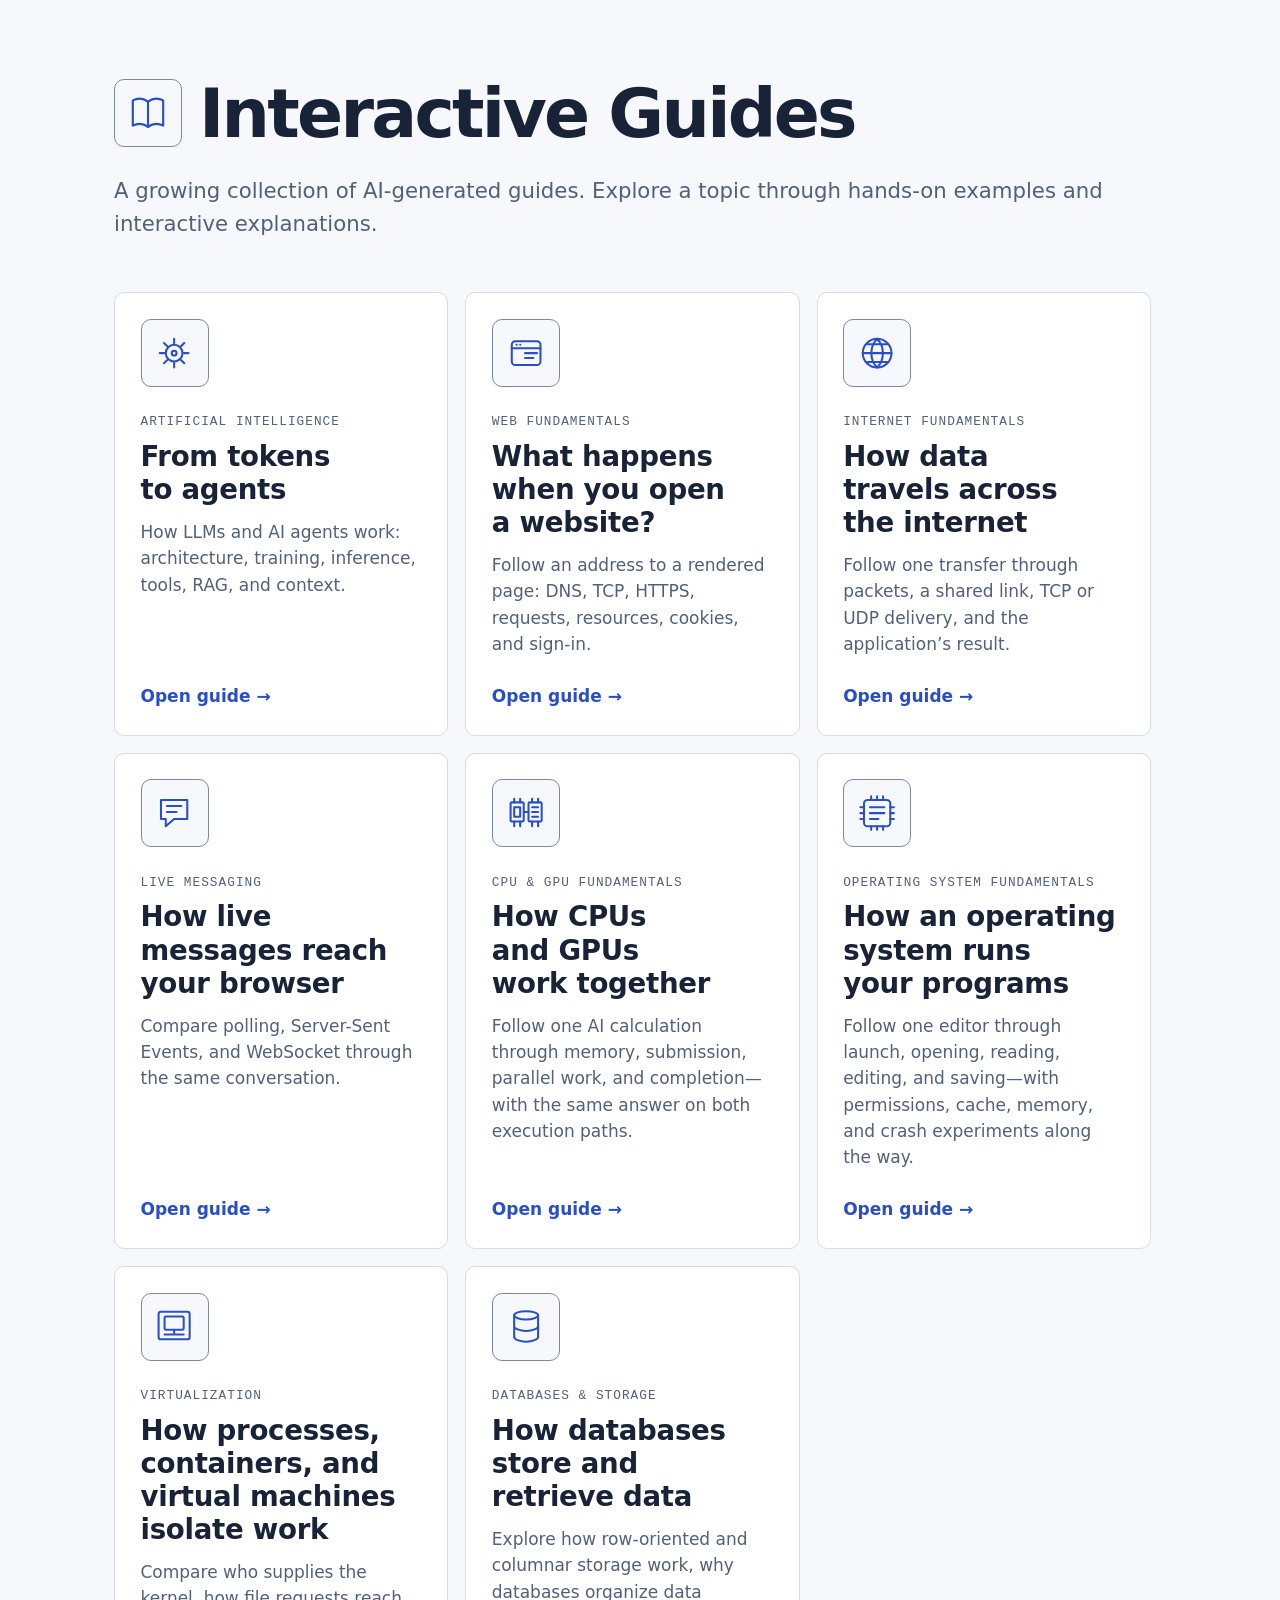
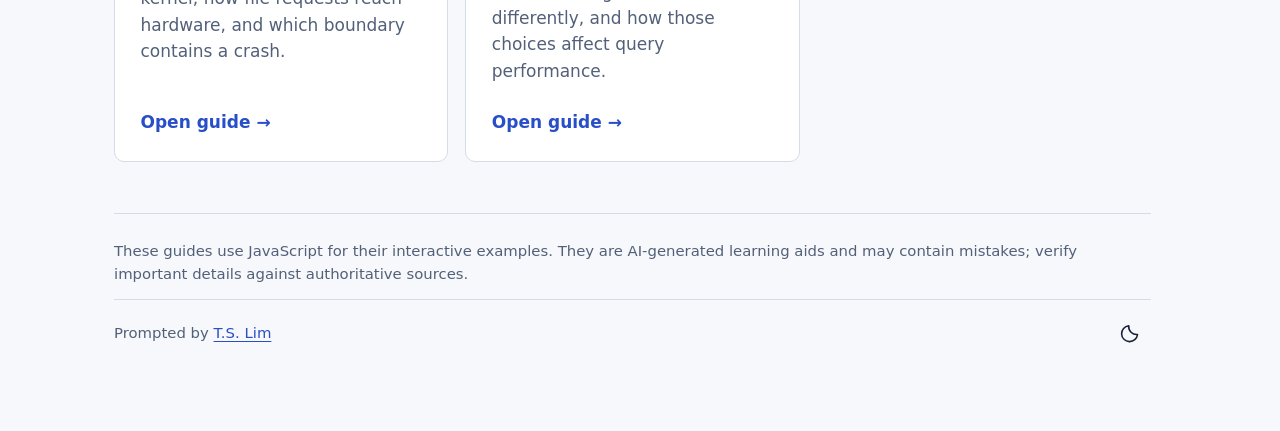
==== commit 6f4a3b6a: "Add side-by-side CPU and GPU calculation guide" ====
--- a/index.html
+++ b/index.html
@@ -91,6 +91,15 @@
           </a>
         </li>
         <li>
+          <a class="guide" href="how-cpus-and-gpus-work.html">
+            <span class="guide-icon" aria-hidden="true"><svg viewBox="0 0 32 32"><rect x="3" y="7" width="11" height="16" rx="1"/><rect x="18" y="7" width="11" height="16" rx="1"/><path d="M6 4v3m5-3v3M6 23v4m5-4v4M21 4v3m5-3v3M21 23v4m5-4v4M6 11h5v8H6Zm15 0h5m-5 4h5m-5 4h5M14 15h4"/></svg></span>
+            <span class="topic">CPU &amp; GPU fundamentals</span>
+            <h2>How CPUs and GPUs work together</h2>
+            <p>Follow one AI calculation through memory, submission, parallel work, and completion—with the same answer on both execution paths.</p>
+            <span class="open">Open guide <span aria-hidden="true">→</span></span>
+          </a>
+        </li>
+        <li>
           <a class="guide" href="how-operating-systems-work.html">
             <span class="guide-icon" aria-hidden="true"><svg viewBox="0 0 32 32"><rect x="5" y="5" width="22" height="22" rx="3"/><path d="M10 11h12M10 16h12M10 21h7M11 2v3m5-3v3m5-3v3M11 27v3m5-3v3m5-3v3M2 11h3m-3 5h3m-3 5h3m22-10h3m-3 5h3m-3 5h3"/></svg></span>
             <span class="topic">Operating system fundamentals</span>
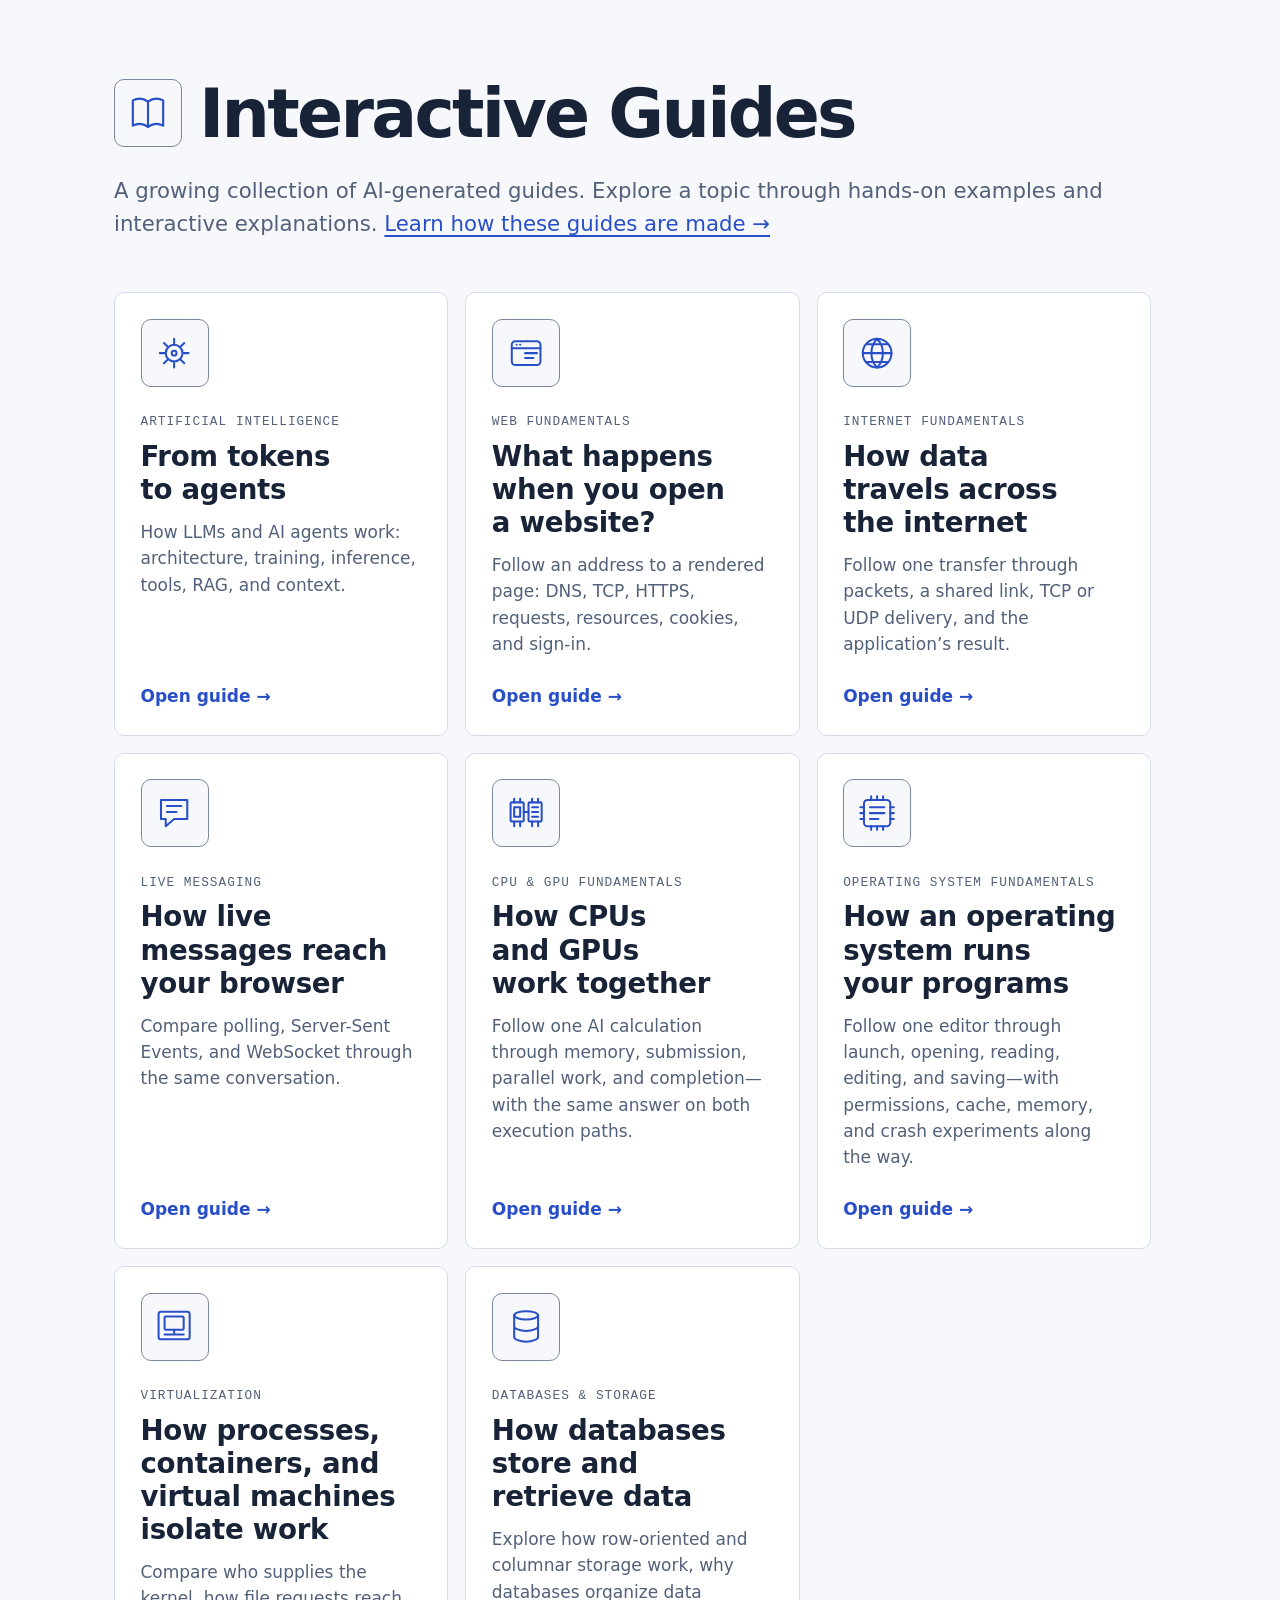
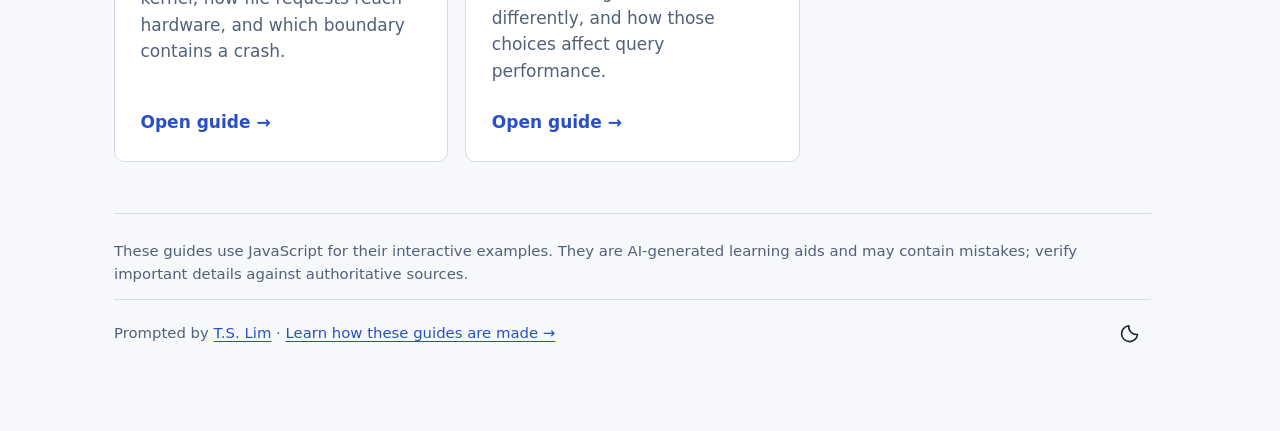
==== commit aa70c51a: "Add learning link to page footer and index" ====
--- a/index.html
+++ b/index.html
@@ -45,12 +45,20 @@
     }
   </style>
   <link rel="stylesheet" href="assets/shared.css">
+  <!-- Google tag (gtag.js) -->
+  <script async src="https://www.googletagmanager.com/gtag/js?id=G-EMMVX1MMKZ"></script>
+  <script>
+    window.dataLayer = window.dataLayer || [];
+    function gtag(){dataLayer.push(arguments);}
+    gtag('js', new Date());
+    gtag('config', 'G-EMMVX1MMKZ');
+  </script>
 </head>
 <body>
   <main>
     <header>
       <div class="page-title"><svg class="site-mark" viewBox="0 0 32 32" aria-hidden="true" focusable="false"><path d="M16 7c-4-3-8-3-12-1v20c4-2 8-2 12 1 4-3 8-3 12-1V6c-4-2-8-2-12 1Z"/><path d="M16 7v20"/></svg><h1>Interactive Guides</h1></div>
-      <p>A growing collection of AI-generated guides. Explore a topic through hands-on examples and interactive explanations.</p>
+      <p>A growing collection of AI-generated guides. Explore a topic through hands-on examples and interactive explanations. <a href="https://www.clipsoflogic.com/learning-anything-with-ai/">Learn how these guides are made →</a></p>
     </header>
     <nav aria-label="Guides">
       <ul>
